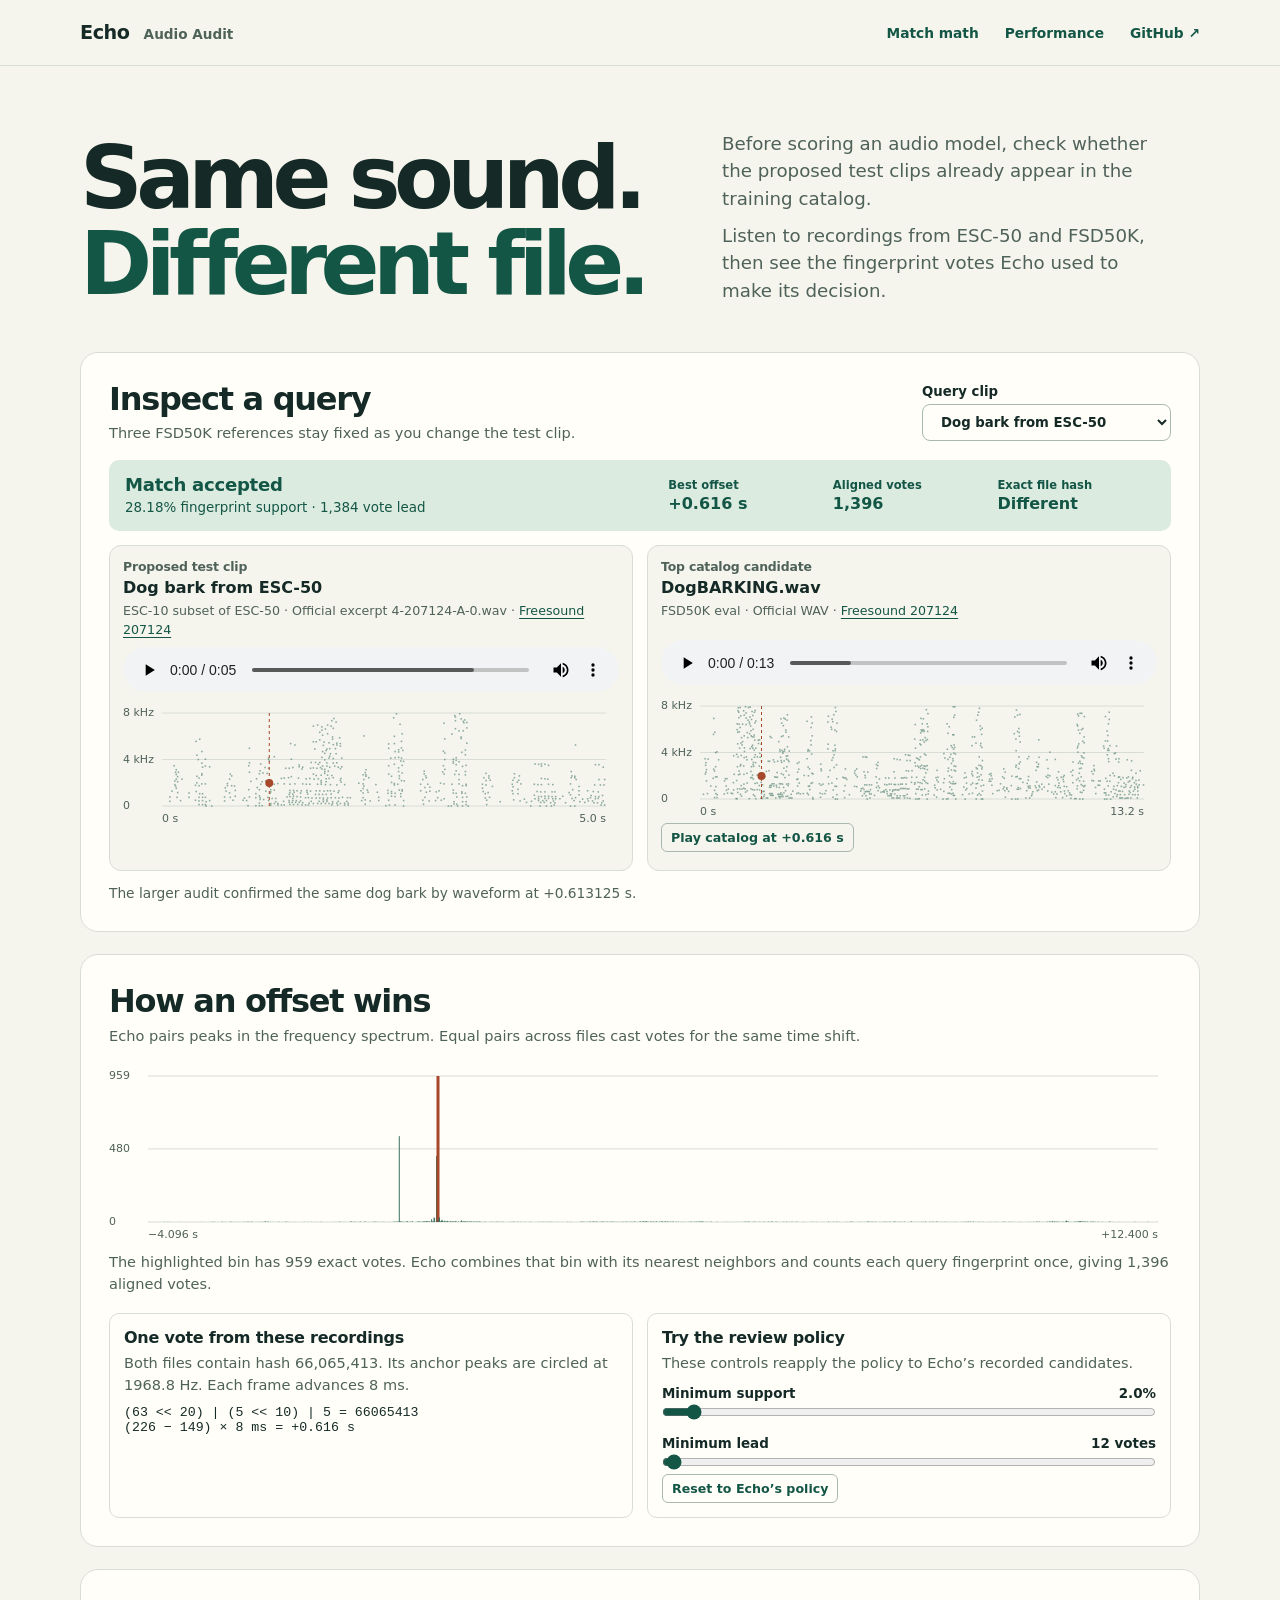
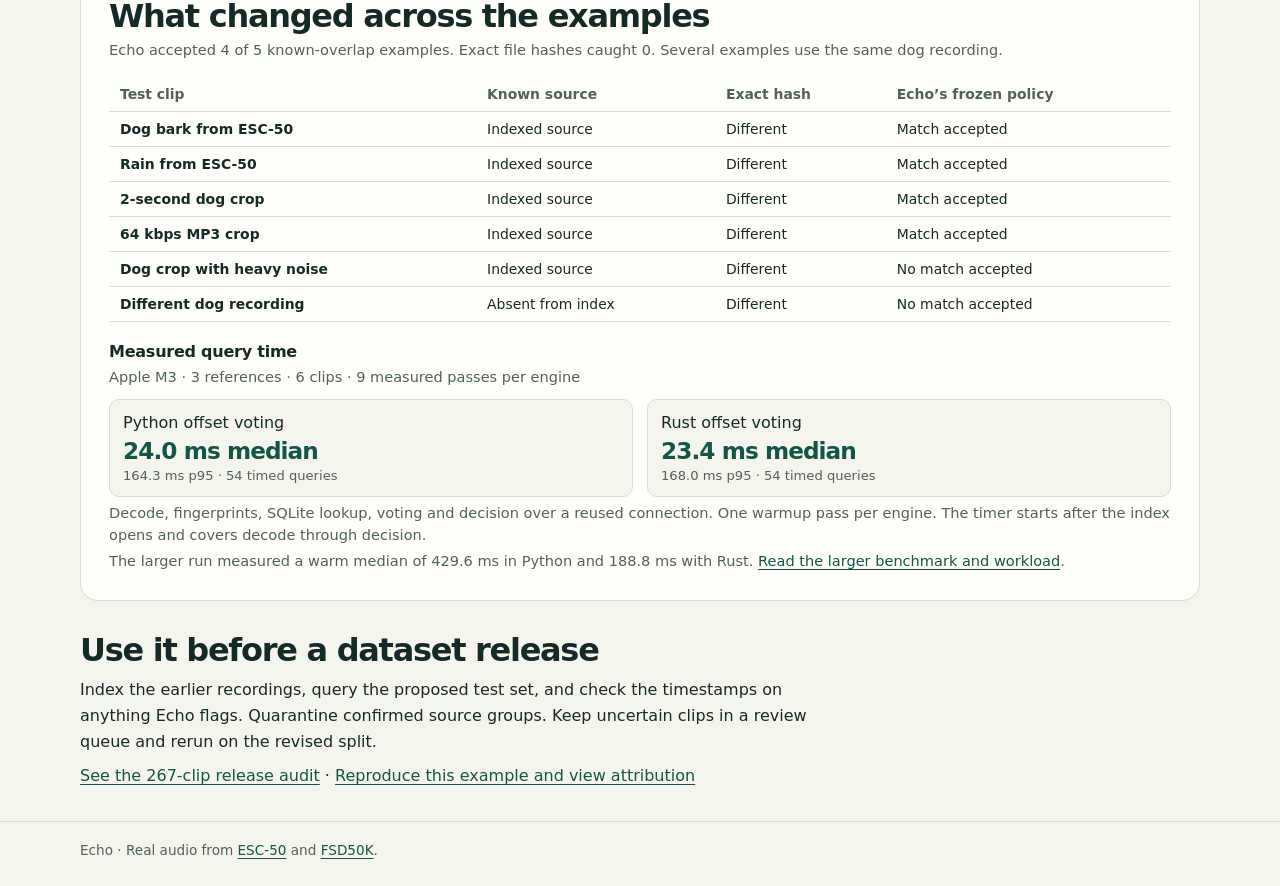
==== examples/audio-audit/index.html @ c82896ce "Expose real fingerprint votes, playback, policy controls, and timings" ====
<!doctype html>
<html lang="en">
<head>
  <meta charset="utf-8">
  <meta name="viewport" content="width=device-width, initial-scale=1">
  <meta name="description" content="Listen to real dataset clips, trace Echo's audio fingerprints, and audit a proposed test split.">
  <title>Echo Audio Audit</title>
  <link rel="stylesheet" href="style.css">
  <script src="evidence.js" defer></script>
  <script src="performance.js" defer></script>
  <script src="app.js" defer></script>
</head>
<body>
  <header class="site-header"><div class="shell nav">
    <a href="./" class="mark">Echo <span>Audio Audit</span></a>
    <nav aria-label="Project"><a href="#math">Match math</a><a href="#performance">Performance</a><a href="https://github.com/iferdous/Echo">GitHub ↗</a></nav>
  </div></header>
  <main class="shell">
    <section class="hero">
      <h1>Same sound.<br><em>Different file.</em></h1>
      <div class="hero-context">
        <p>Before scoring an audio model, check whether the proposed test clips already appear in the training catalog.</p>
        <p>Listen to recordings from ESC-50 and FSD50K, then see the fingerprint votes Echo used to make its decision.</p>
      </div>
    </section>
    <noscript>This example needs JavaScript to render its saved matches and policy controls.</noscript>
    <section class="panel workbench" aria-labelledby="inspect-title">
      <div class="panel-head">
        <div><h2 id="inspect-title">Inspect a query</h2><p>Three FSD50K references stay fixed as you change the test clip.</p></div>
        <label class="select">Query clip<select id="query"></select></label>
      </div>
      <div id="summary" class="verdict" aria-live="polite">
        <div><strong id="status"></strong><p id="decision"></p></div>
        <dl class="metrics"><div><dt>Best offset</dt><dd id="offset"></dd></div><div><dt>Aligned votes</dt><dd id="score"></dd></div><div><dt>Exact file hash</dt><dd id="byte"></dd></div></dl>
      </div>
      <div class="recordings">
        <article class="recording">
          <h3>Proposed test clip</h3><strong id="query-name"></strong><p id="query-source"></p>
          <audio id="query-audio" aria-label="Play the proposed test clip" controls preload="metadata"></audio>
          <canvas id="query-peaks" role="img"></canvas>
        </article>
        <article class="recording">
          <h3>Top catalog candidate</h3><strong id="ref-name"></strong><p id="ref-source"></p>
          <audio id="ref-audio" aria-label="Play the catalog recording" controls preload="metadata"></audio>
          <canvas id="ref-peaks" role="img"></canvas>
          <button type="button" id="jump" class="jump">Play from the matching offset</button>
        </article>
      </div>
      <p id="known" class="evidence-note"></p>
    </section>
    <section class="panel" id="math" aria-labelledby="math-title">
      <div class="panel-head"><div><h2 id="math-title">How an offset wins</h2><p>Echo pairs peaks in the frequency spectrum. Equal pairs across files cast votes for the same time shift.</p></div></div>
      <canvas id="histogram" role="img"></canvas>
      <p class="caption" id="vote-caption"></p>
      <div class="math-grid">
        <div>
          <h3>One vote from these recordings</h3>
          <p id="vote-detail"></p>
          <code id="packed"></code>
        </div>
        <div>
          <h3>Try the review policy</h3>
          <p>These controls reapply the policy to Echo’s recorded candidates.</p>
          <label for="support">Minimum support <output for="support" id="support-value"></output></label>
          <input id="support" type="range" min="0" max="40" step="0.1">
          <label for="margin">Minimum lead <output for="margin" id="margin-value"></output></label>
          <input id="margin" type="range" min="0" max="1500" step="1">
          <button type="button" id="reset" class="ghost">Reset to Echo’s policy</button>
        </div>
      </div>
    </section>
    <section class="panel comparison" id="performance" aria-labelledby="performance-title">
      <div class="panel-head"><div><h2 id="performance-title">What changed across the examples</h2><p id="summary-copy"></p></div></div>
      <div class="results-wrap"><table><thead><tr><th scope="col">Test clip</th><th scope="col">Known source</th><th scope="col">Exact hash</th><th scope="col">Echo’s frozen policy</th></tr></thead><tbody id="results"></tbody></table></div>
      <h3>Measured query time</h3>
      <p id="timing-description"></p>
      <div class="speed-cards" id="speed"></div>
      <p class="caption">Decode, fingerprints, SQLite lookup, voting and decision over a reused connection. One warmup pass per engine. The timer starts after the index opens and covers decode through decision.</p>
      <p class="caption">The larger run measured a warm median of 429.6 ms in Python and 188.8 ms with Rust. <a href="https://github.com/iferdous/Echo/blob/main/docs/results/stage-6.md">Read the larger benchmark and workload</a>.</p>
    </section>
    <section class="next-steps">
      <h2>Use it before a dataset release</h2>
      <p>Index the earlier recordings, query the proposed test set, and check the timestamps on anything Echo flags. Quarantine confirmed source groups. Keep uncertain clips in a review queue and rerun on the revised split.</p>
      <p><a href="https://github.com/iferdous/Echo/blob/main/docs/real-world-case.md">See the 267-clip release audit</a> · <a href="https://github.com/iferdous/Echo/blob/main/examples/audio-audit/README.md">Reproduce this example and view attribution</a></p>
    </section>
  </main>
  <footer><div class="shell">Echo · Real audio from <a href="https://github.com/karolpiczak/ESC-50">ESC-50</a> and <a href="https://zenodo.org/records/4060432">FSD50K</a>.</div></footer>
</body>
</html>
---- examples/audio-audit/style.css ----
:root {
  color-scheme: light;
  --ink: #152a27;
  --muted: #4f625a;
  --paper: #f6f5ed;
  --panel: #fffef8;
  --line: #d8ded4;
  --forest: #135646;
  --mint: #dcebe0;
  --clay: #903e28;
  --soft-clay: #f5e4da;
  font-family: "Geist", ui-sans-serif, system-ui, sans-serif;
  color: var(--ink);
  background: var(--paper);
  font-synthesis: none;
}
* { box-sizing: border-box; }
body { margin: 0; }
a { color: var(--forest); text-underline-offset: 3px; }
a:hover { text-decoration-thickness: 2px; }
button, select, input { font: inherit; }
:focus-visible { outline: 3px solid #ad502d; outline-offset: 3px; }
.shell { width: min(1120px, calc(100% - 44px)); margin-inline: auto; }
.site-header { border-bottom: 1px solid var(--line); }
.nav { display: flex; justify-content: space-between; align-items: center; min-height: 65px; gap: 16px; }
.mark { color: var(--ink); font-size: 1.2rem; font-weight: 850; letter-spacing: -.025em; text-decoration: none; white-space: nowrap; }
.mark span { color: var(--muted); font-size: .85rem; font-weight: 550; margin-left: 8px; letter-spacing: 0; }
nav { display: flex; gap: clamp(12px, 2.3vw, 26px); font-size: .86rem; font-weight: 650; }
nav a { text-decoration: none; }
.hero { display: grid; grid-template-columns: 1.27fr 1fr; align-items: end; gap: 35px; padding: 64px 0 45px; }
h1, h2, h3, p { margin: 0; }
h1 { font-size: clamp(2.8rem, 6.8vw, 5.45rem); letter-spacing: -.075em; line-height: .98; font-weight: 830; }
h1 em { color: var(--forest); font-style: normal; }
.hero-context { margin-bottom: 3px; max-width: 37ch; color: var(--muted); font-size: clamp(.95rem, 1.6vw, 1.14rem); line-height: 1.5; }
.hero-context p + p { margin-top: .62rem; }
.panel { background: var(--panel); border: 1px solid var(--line); border-radius: 18px; padding: clamp(15px, 2.3vw, 28px); margin-bottom: 22px; }
.panel-head { display: flex; justify-content: space-between; align-items: center; gap: 8px 22px; margin-bottom: 16px; }
h2 { letter-spacing: -.04em; line-height: 1.13; font-size: clamp(1.45rem, 2.7vw, 2rem); }
.panel-head p, .recording p, .caption, .comparison > p, .math-grid p { font-size: .91rem; color: var(--muted); line-height: 1.5; margin-top: 5px; }
.select { font-size: .83rem; font-weight: 700; display: grid; gap: 5px; min-width: min(100%, 235px); }
select { padding: 9px 14px; border: 1px solid #a9b9ad; background: var(--panel); border-radius: 8px; color: var(--ink); width: 100%; }
.verdict { display: grid; grid-template-columns: 1fr minmax(300px, .93fr); align-items: center; gap: 12px 20px; background: var(--mint); padding: 14px 16px; border-radius: 10px; color: var(--forest); }
.verdict[data-result="no_match"], .verdict[data-result="insufficient_evidence"] { color: #703722; background: var(--soft-clay); }
.verdict strong { font-size: 1.13rem; letter-spacing: -.015em; }
.verdict p { font-size: .84rem; line-height: 1.45; margin-top: 3px; }
.metrics { display: grid; grid-template-columns: repeat(3, 1fr); gap: 7px; margin: 0; }
.metrics dt { font-size: .72rem; font-weight: 700; }
.metrics dd { margin: 2px 0 0; font-variant-numeric: tabular-nums; font-weight: 750; }
.recordings, .math-grid, .speed-cards { display: grid; grid-template-columns: repeat(2, minmax(0, 1fr)); gap: 14px; }
.recordings { margin-top: 14px; }
.recording { background: var(--paper); border: 1px solid var(--line); border-radius: 12px; padding: 13px; min-width: 0; }
h3 { font-size: 1rem; letter-spacing: -.015em; }
.recording h3 { font-size: .78rem; color: var(--muted); font-weight: 700; margin-bottom: 4px; }
.recording strong { display: block; }
.recording p { font-size: .79rem; min-height: 2.4em; }
audio { width: 100%; height: 45px; display: block; margin: 7px 0; }
canvas { display: block; width: 100%; height: 131px; margin-top: 5px; }
#histogram { height: 184px; }
.ghost, .jump { appearance: none; padding: 6px 9px; border-radius: 6px; border: 1px solid #a9b9ad; background: transparent; color: var(--forest); cursor: pointer; font-size: .79rem; font-weight: 700; }
.jump { margin-bottom: 5px; }
button:disabled { color: var(--muted); cursor: default; opacity: .65; }
.evidence-note { font-size: .86rem; color: var(--muted); line-height: 1.5; margin-top: 12px; }
.math-grid { margin-top: 18px; }
.math-grid > div { padding: 14px; border: 1px solid var(--line); border-radius: 10px; }
.math-grid code { display: block; overflow-wrap: anywhere; padding: 9px 0; font-size: .83rem; }
.math-grid label { display: flex; justify-content: space-between; gap: 8px; font-size: .84rem; font-weight: 650; margin-top: 12px; }
.math-grid input { width: 100%; margin: 3px 0 4px; accent-color: var(--forest); }
.results-wrap { overflow-x: auto; margin-bottom: 20px; }
table { width: 100%; border-collapse: collapse; text-align: left; font-size: .87rem; }
th, td { padding: 9px 11px; border-bottom: 1px solid var(--line); white-space: nowrap; }
th { color: var(--muted); font-weight: 700; }
td:first-child { font-weight: 650; }
.speed-cards { margin: 11px 0 5px; }
.speed-cards > div { background: var(--paper); border: 1px solid var(--line); border-radius: 10px; padding: 13px; }
.speed-cards strong { display: block; margin-top: 5px; color: var(--forest); font-size: 1.45rem; letter-spacing: -.04em; }
.speed-cards p { font-size: .82rem; margin-top: 4px; color: var(--muted); }
.next-steps { max-width: 72ch; padding: 9px 0 32px; line-height: 1.6; }
.next-steps p { margin-top: 9px; }
footer { border-top: 1px solid var(--line); padding: 20px 0 28px; font-size: .85rem; color: var(--muted); }
@media (max-width: 710px) {
  .shell { width: calc(100% - 28px); }
  .hero { grid-template-columns: 1fr; gap: 16px; padding: 40px 0 27px; }
  .hero-context { max-width: 48ch; }
  .panel-head { flex-wrap: wrap; }
  .verdict { grid-template-columns: 1fr; }
  .recordings, .math-grid { grid-template-columns: 1fr; }
}
@media (max-width: 470px) {
  .mark span { display: none; }
  .nav { min-height: 52px; }
  nav { gap: 11px; font-size: .77rem; }
  .speed-cards { grid-template-columns: 1fr; }
}
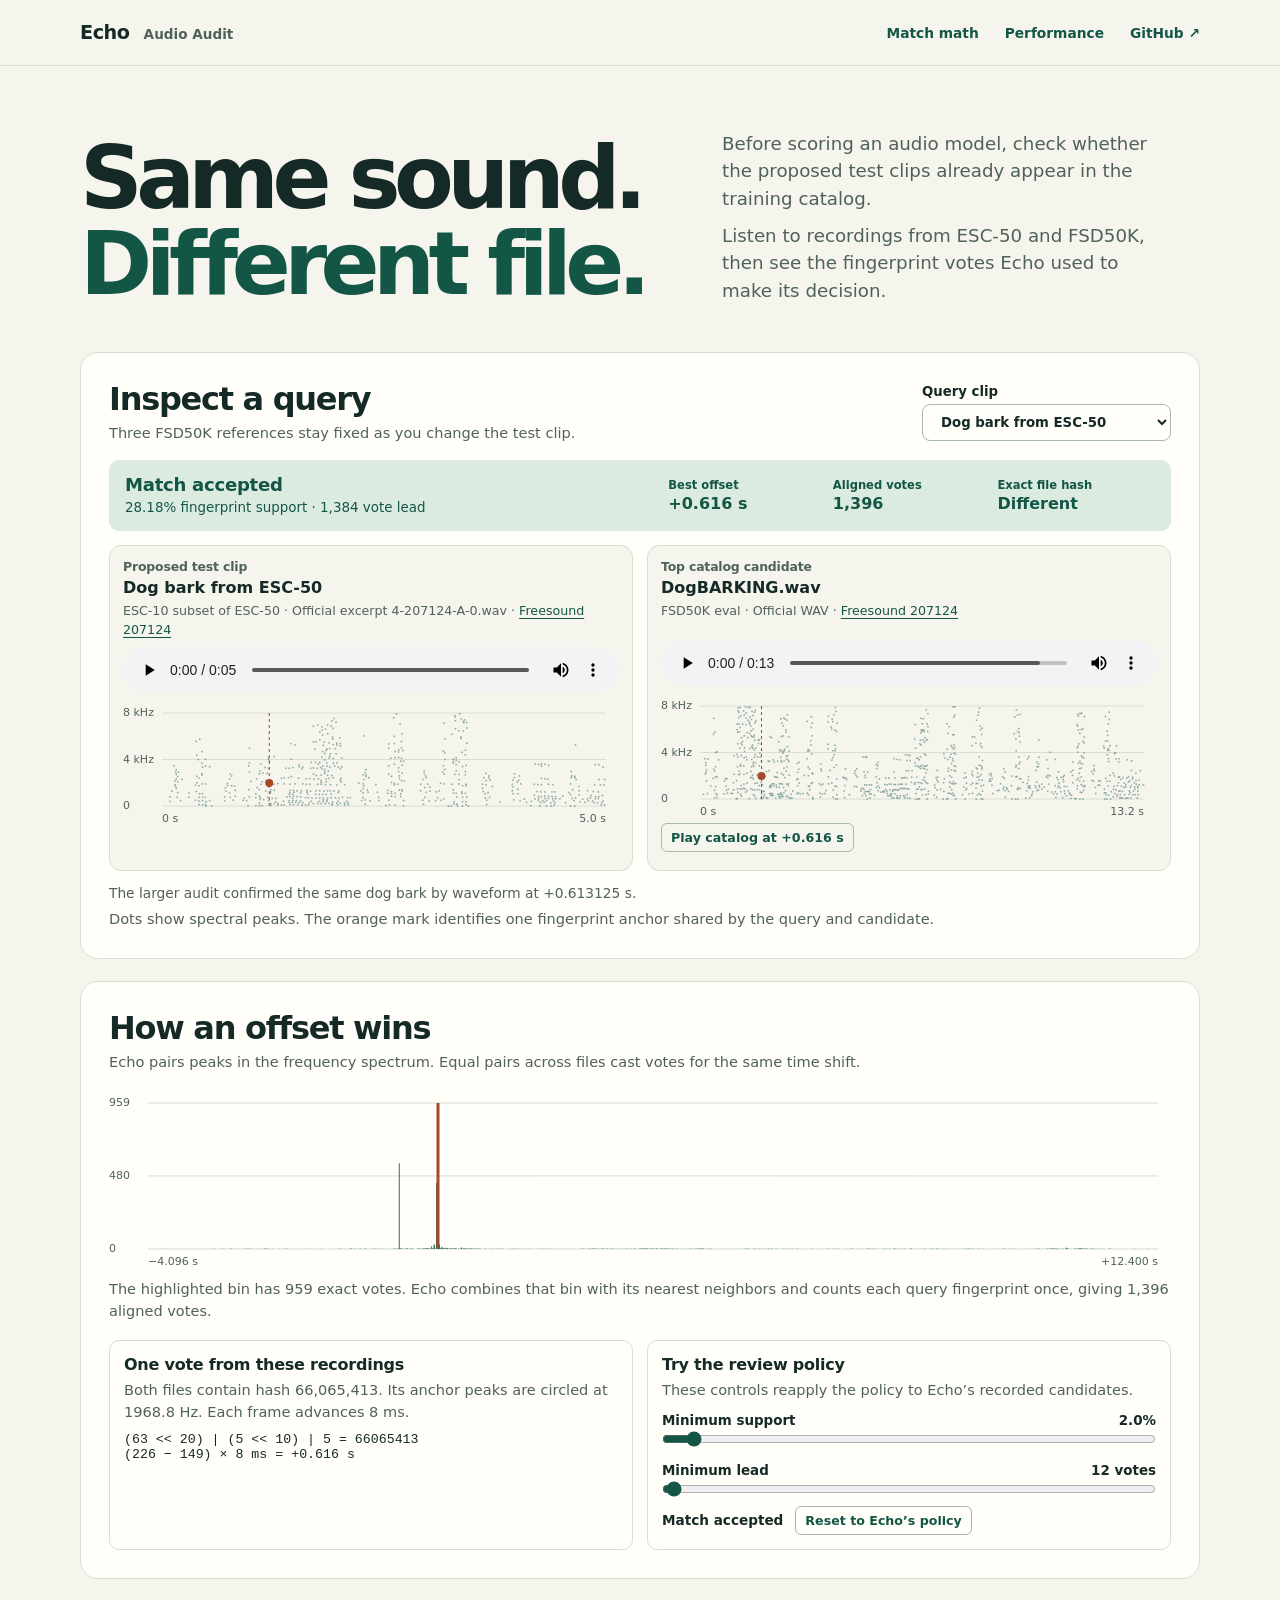
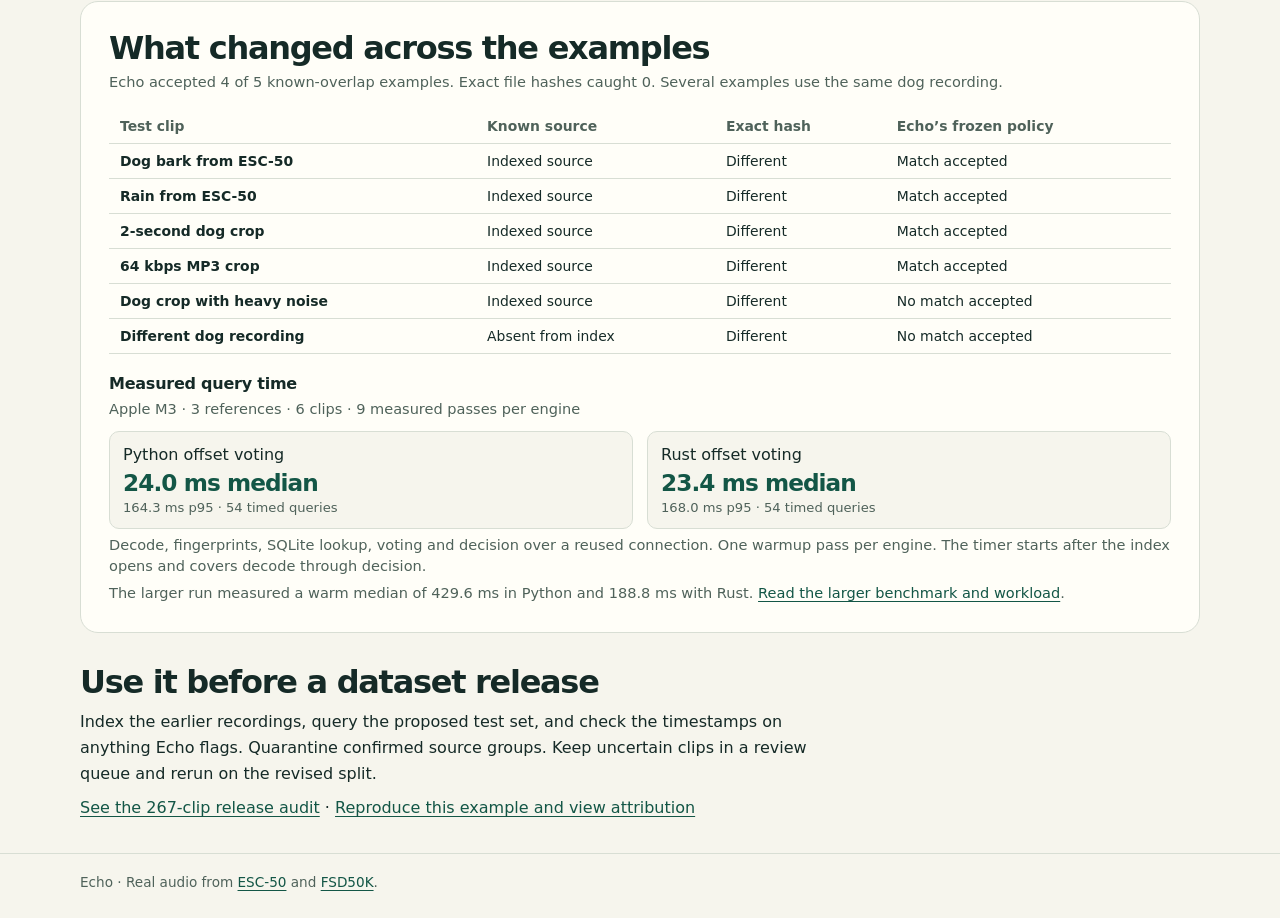
==== commit 203e5df6: "Put the real-audio example first and publish it after CI verification" ====
--- a/examples/audio-audit/index.html
+++ b/examples/audio-audit/index.html
@@ -47,6 +47,7 @@
         </article>
       </div>
       <p id="known" class="evidence-note"></p>
+      <p class="caption">Dots show spectral peaks. The orange mark identifies one fingerprint anchor shared by the query and candidate.</p>
     </section>
     <section class="panel" id="math" aria-labelledby="math-title">
       <div class="panel-head"><div><h2 id="math-title">How an offset wins</h2><p>Echo pairs peaks in the frequency spectrum. Equal pairs across files cast votes for the same time shift.</p></div></div>
@@ -65,7 +66,7 @@
           <input id="support" type="range" min="0" max="40" step="0.1">
           <label for="margin">Minimum lead <output for="margin" id="margin-value"></output></label>
           <input id="margin" type="range" min="0" max="1500" step="1">
-          <button type="button" id="reset" class="ghost">Reset to Echo’s policy</button>
+          <div class="policy-result"><output id="policy-verdict" aria-live="polite"></output><button type="button" id="reset" class="ghost">Reset to Echo’s policy</button></div>
         </div>
       </div>
     </section>
--- a/examples/audio-audit/style.css
+++ b/examples/audio-audit/style.css
@@ -65,6 +65,8 @@
 .math-grid code { display: block; overflow-wrap: anywhere; padding: 9px 0; font-size: .83rem; }
 .math-grid label { display: flex; justify-content: space-between; gap: 8px; font-size: .84rem; font-weight: 650; margin-top: 12px; }
 .math-grid input { width: 100%; margin: 3px 0 4px; accent-color: var(--forest); }
+.policy-result { display: flex; align-items: center; flex-wrap: wrap; gap: 7px 12px; margin-top: 5px; }
+.policy-result output { font-size: .85rem; font-weight: 750; }
 .results-wrap { overflow-x: auto; margin-bottom: 20px; }
 table { width: 100%; border-collapse: collapse; text-align: left; font-size: .87rem; }
 th, td { padding: 9px 11px; border-bottom: 1px solid var(--line); white-space: nowrap; }
